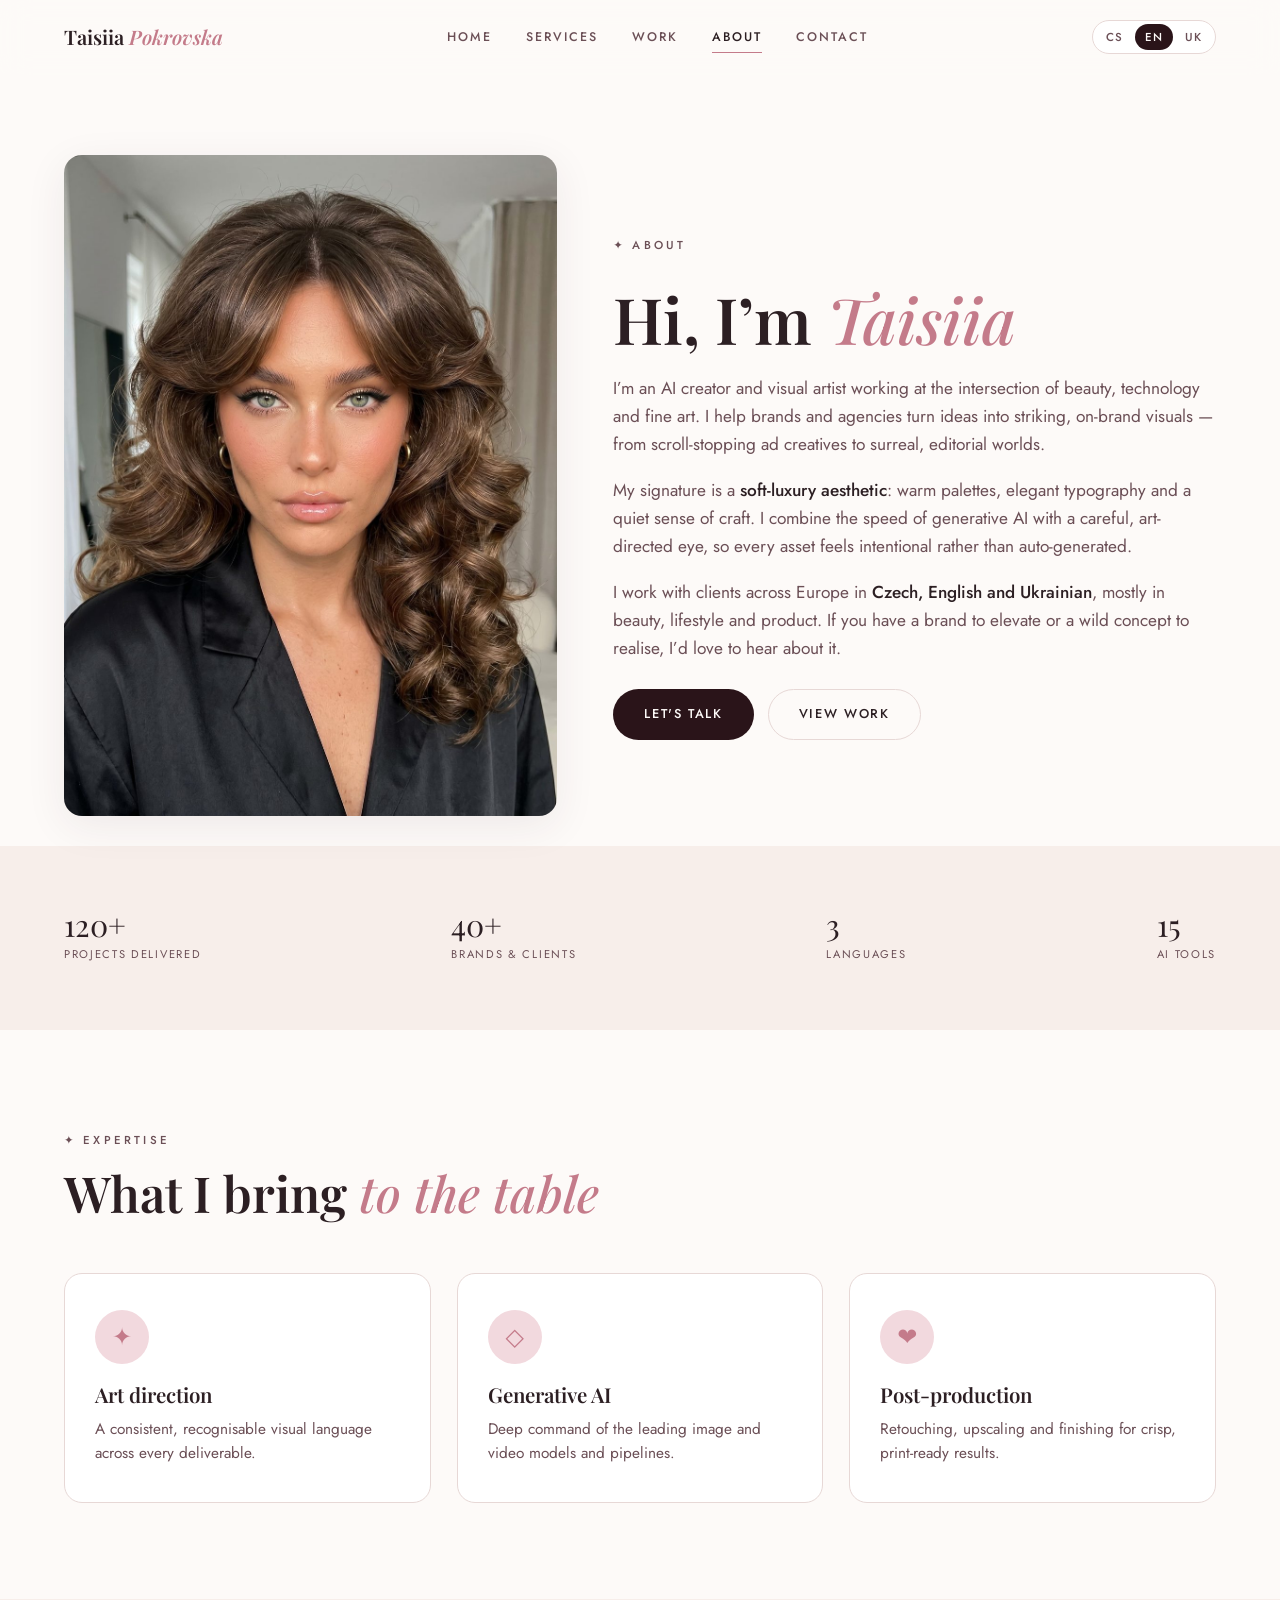
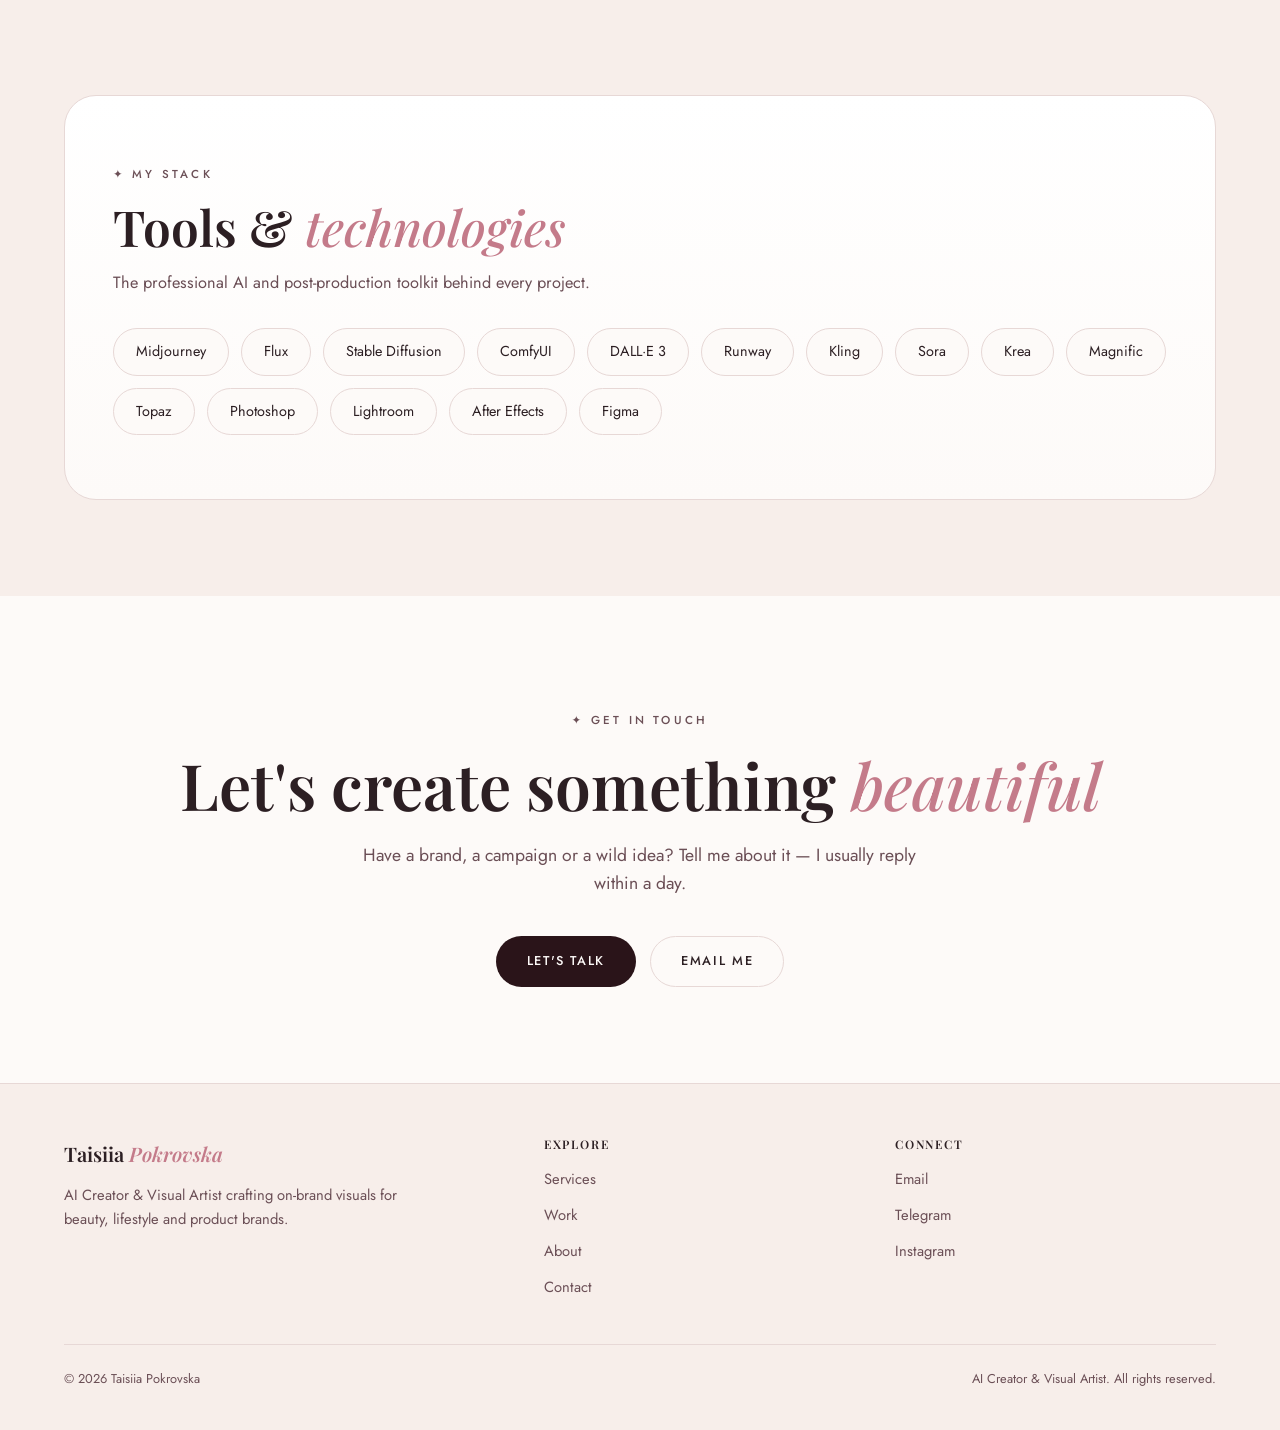
==== about.html @ d080e1e1 "Taisiia Pokrovska portfolio — initial site (CS/EN/UK, 5 pages)" ====
<!DOCTYPE html>
<html lang="en">
<head>
<meta charset="UTF-8" />
<meta name="viewport" content="width=device-width, initial-scale=1.0" />
<title>About — Taisiia Pokrovska</title>
<meta name="description" content="Taisiia Pokrovska — AI creator and visual artist working at the intersection of beauty, technology and fine art." />
<meta property="og:title" content="About — Taisiia Pokrovska" />
<meta property="og:image" content="og-image.svg" />
<meta name="theme-color" content="#FDFAF8" />
<link rel="preconnect" href="https://fonts.googleapis.com" />
<link rel="preconnect" href="https://fonts.gstatic.com" crossorigin />
<link href="https://fonts.googleapis.com/css2?family=Playfair+Display:ital,wght@0,400;0,500;0,600;0,700;1,400;1,500;1,600&family=Jost:wght@300;400;500;600&display=swap" rel="stylesheet" />
<link rel="stylesheet" href="assets/style.css" />
</head>
<body data-page="about">
<header id="site-header"></header>

<main>
  <section class="page-hero">
    <div class="wrap">
      <div class="about-grid">
        <div class="portrait reveal"><img src="assets/img/portrait.jpg" alt="Portrait of Taisiia Pokrovska" loading="eager" /></div>
        <div class="about-body reveal">
          <span class="eyebrow" data-i18n="ab.eyebrow">✦ About</span>
          <h1 data-i18n-html="ab.title" style="margin:14px 0 22px">Hi, I’m <em>Taisiia</em></h1>
          <p data-i18n="ab.p1"></p>
          <p data-i18n-html="ab.p2"></p>
          <p data-i18n-html="ab.p3"></p>
          <div class="hero-cta" style="margin-top:26px">
            <a href="contact.html" class="btn btn-primary" data-i18n="cta.talk">Let's talk</a>
            <a href="work.html" class="btn btn-ghost" data-i18n="cta.work">View work</a>
          </div>
        </div>
      </div>
    </div>
  </section>

  <!-- STATS -->
  <section class="bg-soft" style="padding:64px 0">
    <div class="wrap">
      <div class="hero-meta reveal" style="justify-content:space-between;margin-top:0;gap:24px">
        <div><span class="num">120+</span><span class="lbl" data-i18n="ab.stat1">Projects delivered</span></div>
        <div><span class="num">40+</span><span class="lbl" data-i18n="ab.stat2">Brands & clients</span></div>
        <div><span class="num">3</span><span class="lbl" data-i18n="ab.stat3">Languages</span></div>
        <div><span class="num">15</span><span class="lbl" data-i18n="ab.stat4">AI tools</span></div>
      </div>
    </div>
  </section>

  <!-- SKILLS -->
  <section>
    <div class="wrap">
      <div class="sec-head reveal">
        <span class="eyebrow" data-i18n="ab.skills">✦ Expertise</span>
        <h2 data-i18n-html="ab.skillst">What I bring <em>to the table</em></h2>
      </div>
      <div class="why reveal">
        <div class="feat"><div class="ic">✦</div><h3 data-i18n="ab.sk1">Art direction</h3><p data-i18n="ab.sk1d"></p></div>
        <div class="feat"><div class="ic">◇</div><h3 data-i18n="ab.sk2">Generative AI</h3><p data-i18n="ab.sk2d"></p></div>
        <div class="feat"><div class="ic">❤</div><h3 data-i18n="ab.sk3">Post-production</h3><p data-i18n="ab.sk3d"></p></div>
      </div>
    </div>
  </section>

  <!-- TOOLS -->
  <section class="bg-soft">
    <div class="wrap">
      <div class="tools-wrap reveal">
        <div class="sec-head" style="margin-bottom:32px">
          <span class="eyebrow" data-i18n="tl.eyebrow">✦ My stack</span>
          <h2 data-i18n-html="tl.title">Tools & <em>technologies</em></h2>
          <p data-i18n="tl.lead"></p>
        </div>
        <div class="pills" id="pills"></div>
      </div>
    </div>
  </section>

  <!-- CTA -->
  <section class="cta-band">
    <div class="wrap reveal">
      <span class="eyebrow" data-i18n="cb.eyebrow">✦ Get in touch</span>
      <h2 data-i18n-html="cb.title">Let's create something <em>beautiful</em></h2>
      <p data-i18n="cb.lead"></p>
      <div class="cta-links">
        <a href="contact.html" class="btn btn-primary" data-i18n="cta.talk">Let's talk</a>
        <a href="mailto:hello@taisiiapokrovska.com" class="btn btn-ghost" data-i18n="cta.email">Email me</a>
      </div>
    </div>
  </section>
</main>

<footer id="site-footer"></footer>
<script src="assets/app.js"></script>
<script>
  (function(){
    const TOOLS=['Midjourney','Flux','Stable Diffusion','ComfyUI','DALL·E 3','Runway','Kling','Sora','Krea','Magnific','Topaz','Photoshop','Lightroom','After Effects','Figma'];
    const p=document.getElementById('pills'); if(p) p.innerHTML=TOOLS.map(x=>`<span class="pill">${x}</span>`).join('');
  })();
</script>
</body>
</html>
---- assets/style.css ----
/* ===== Taisiia Pokrovska — Portfolio design system ===== */
:root{
  --bg:#FDFAF8;
  --bg-2:#F7EEEA;
  --ink:#2C1F23;
  --rose:#C47B8A;
  --rose-deep:#9A4E5E;
  --rose-soft:#F2D9DE;
  --muted:#6B4F56;
  --cta:#2A1419;
  --cream:#FDFAF8;
  --line:#E7D8D6;
  --radius:999px;
  --card-radius:18px;
  --shadow:0 10px 40px rgba(70,40,45,.08);
  --shadow-hover:0 22px 70px rgba(70,40,45,.16);
  --maxw:1200px;
  --ease:cubic-bezier(.22,.61,.36,1);
}
*{box-sizing:border-box;margin:0;padding:0}
html{scroll-behavior:smooth}
body{
  background:var(--bg);color:var(--ink);
  font-family:'Jost',system-ui,sans-serif;font-weight:400;line-height:1.62;
  -webkit-font-smoothing:antialiased;overflow-x:hidden;
}
h1,h2,h3,h4,.serif{font-family:'Playfair Display',Georgia,serif;font-weight:600;line-height:1.08}
em,.ital{font-family:'Playfair Display',Georgia,serif;font-style:italic;color:var(--rose);font-weight:500}
a{color:inherit;text-decoration:none}
img{max-width:100%;display:block}
.wrap{max-width:var(--maxw);margin:0 auto;padding:0 24px}
.eyebrow{font-size:.72rem;letter-spacing:.28em;text-transform:uppercase;color:var(--muted);font-weight:500;display:inline-block}
.star{color:var(--rose)}
.center{text-align:center}
.lead{color:var(--muted);font-size:1.05rem;max-width:40em}

/* Buttons */
.btn{display:inline-flex;align-items:center;gap:.55em;font-family:'Jost';font-size:.8rem;font-weight:500;letter-spacing:.13em;text-transform:uppercase;padding:14px 30px;border-radius:var(--radius);border:1px solid transparent;cursor:pointer;transition:transform .3s var(--ease),background .3s,box-shadow .3s,color .3s,border-color .3s}
.btn:focus-visible{outline:2px solid var(--rose);outline-offset:3px}
.btn-primary{background:var(--cta);color:var(--cream)}
.btn-primary:hover{transform:translateY(-2px);box-shadow:var(--shadow-hover)}
.btn-ghost{background:transparent;color:var(--ink);border-color:var(--line)}
.btn-ghost:hover{background:var(--rose-soft);transform:translateY(-2px);border-color:var(--rose-soft)}
.btn-light{background:var(--cream);color:var(--cta)}
.btn-light:hover{transform:translateY(-2px);box-shadow:var(--shadow-hover)}

/* Header */
header{position:sticky;top:0;z-index:50;background:rgba(253,250,248,.82);backdrop-filter:blur(14px);border-bottom:1px solid transparent;transition:border-color .3s,box-shadow .3s}
header.scrolled{border-color:var(--line);box-shadow:0 4px 24px rgba(70,40,45,.05)}
.nav{display:flex;align-items:center;justify-content:space-between;height:74px}
.logo{font-family:'Playfair Display';font-size:1.25rem;font-weight:600}
.logo span{font-style:italic;color:var(--rose)}
.nav-links{display:flex;gap:34px;align-items:center}
.nav-links a{font-size:.78rem;letter-spacing:.16em;text-transform:uppercase;color:var(--muted);font-weight:500;position:relative;padding:4px 0;transition:color .25s}
.nav-links a::after{content:"";position:absolute;left:0;bottom:-2px;width:0;height:1px;background:var(--rose);transition:width .3s var(--ease)}
.nav-links a:hover{color:var(--ink)}
.nav-links a:hover::after,.nav-links a.active::after{width:100%}
.nav-links a.active{color:var(--ink)}
.nav-right{display:flex;align-items:center;gap:16px}
.lang{display:flex;gap:2px;border:1px solid var(--line);border-radius:var(--radius);padding:3px;background:#fff}
.lang button{border:none;background:transparent;cursor:pointer;font-family:'Jost';font-size:.72rem;font-weight:500;letter-spacing:.08em;color:var(--muted);padding:5px 10px;border-radius:var(--radius);transition:background .25s,color .25s}
.lang button.active{background:var(--cta);color:var(--cream)}
.lang button:focus-visible{outline:2px solid var(--rose);outline-offset:2px}
.menu-toggle{display:none;background:none;border:none;cursor:pointer;flex-direction:column;gap:5px;padding:8px}
.menu-toggle span{width:24px;height:2px;background:var(--ink);transition:.3s}

/* Sections */
section{padding:96px 0}
.sec-head{margin-bottom:54px;max-width:48em}
.sec-head.center{margin-left:auto;margin-right:auto}
.sec-head h2{font-size:clamp(2rem,4.5vw,3.1rem);margin:14px 0 16px}
.sec-head p{color:var(--muted);font-size:1.02rem}
.bg-soft{background:var(--bg-2)}

/* Hero */
.hero{padding:60px 0 30px;position:relative}
.hero-grid{display:grid;grid-template-columns:1.02fr 1fr;gap:56px;align-items:center}
.hero h1{font-size:clamp(2.6rem,6vw,4.6rem);letter-spacing:-.01em;margin:22px 0 24px}
.hero-lead{font-size:1.08rem;color:var(--muted);max-width:30em;margin-bottom:34px}
.hero-cta{display:flex;gap:14px;flex-wrap:wrap}
.hero-meta{display:flex;gap:34px;margin-top:44px;flex-wrap:wrap}
.hero-meta .num{font-family:'Playfair Display';font-size:1.9rem;color:var(--ink);display:block;line-height:1}
.hero-meta .lbl{font-size:.7rem;letter-spacing:.15em;text-transform:uppercase;color:var(--muted);margin-top:6px}
.photo-grid{display:grid;grid-template-columns:repeat(2,1fr);gap:16px}
.photo-grid figure{aspect-ratio:3/4;border-radius:var(--card-radius);overflow:hidden;box-shadow:var(--shadow);position:relative}
.photo-grid img{width:100%;height:100%;object-fit:cover;object-position:center;transition:transform .8s var(--ease)}
.photo-grid figure:hover img{transform:scale(1.05)}

/* Marquee */
.marquee{border-top:1px solid var(--line);border-bottom:1px solid var(--line);padding:20px 0;overflow:hidden;margin-top:42px;background:linear-gradient(180deg,#fff,var(--bg))}
.marquee-track{display:flex;width:max-content;animation:scroll 34s linear infinite}
.marquee:hover .marquee-track{animation-play-state:paused}
.marquee-track span{font-family:'Playfair Display';font-size:1.5rem;font-style:italic;color:var(--ink);display:inline-flex;align-items:center;gap:46px;padding-left:46px}
.marquee-track span::after{content:"✦";font-style:normal;color:var(--rose);font-size:1rem}
@keyframes scroll{to{transform:translateX(-50%)}}

/* Services list */
.services{display:grid;grid-template-columns:repeat(2,1fr);border-top:1px solid var(--line)}
.service{display:flex;gap:24px;padding:30px 26px;border-bottom:1px solid var(--line);transition:background .3s var(--ease)}
.service:nth-child(odd){border-right:1px solid var(--line)}
.service:hover{background:#fff}
.service .no{font-family:'Playfair Display';font-size:1rem;color:var(--rose);min-width:34px;padding-top:4px}
.service h3{font-size:1.3rem;margin-bottom:8px}
.service p{color:var(--muted);font-size:.95rem}

/* Service detail cards (services page) */
.svc-detail{display:grid;grid-template-columns:repeat(2,1fr);gap:24px}
.svc-card{border:1px solid var(--line);border-radius:var(--card-radius);background:#fff;padding:34px 32px;transition:transform .35s var(--ease),box-shadow .35s}
.svc-card:hover{transform:translateY(-5px);box-shadow:var(--shadow)}
.svc-card .no{font-family:'Playfair Display';font-style:italic;color:var(--rose);font-size:1.1rem}
.svc-card h3{font-size:1.45rem;margin:8px 0 12px}
.svc-card p{color:var(--muted);font-size:.97rem;margin-bottom:18px}
.svc-card ul{list-style:none;display:flex;flex-wrap:wrap;gap:8px}
.svc-card li{font-size:.78rem;letter-spacing:.04em;color:var(--ink);background:var(--bg-2);border:1px solid var(--line);border-radius:var(--radius);padding:6px 14px}

/* Tools */
.tools-wrap{background:linear-gradient(180deg,#fff,var(--bg));border-radius:32px;padding:64px 48px;border:1px solid var(--line)}
.pills{display:flex;flex-wrap:wrap;gap:12px;margin-top:8px}
.pill{border:1px solid var(--line);background:var(--bg);border-radius:var(--radius);padding:11px 22px;font-size:.9rem;color:var(--ink);transition:transform .25s var(--ease),background .25s,border-color .25s;cursor:default}
.pill:hover{transform:translateY(-3px);background:var(--rose-soft);border-color:var(--rose)}

/* Works grid */
.filters{display:flex;flex-wrap:wrap;gap:10px;margin-bottom:34px}
.filters button{font-family:'Jost';font-size:.76rem;letter-spacing:.12em;text-transform:uppercase;color:var(--muted);background:transparent;border:1px solid var(--line);border-radius:var(--radius);padding:9px 20px;cursor:pointer;transition:all .25s}
.filters button.active,.filters button:hover{background:var(--cta);color:var(--cream);border-color:var(--cta)}
.filters button:focus-visible{outline:2px solid var(--rose);outline-offset:2px}
.works{display:grid;grid-template-columns:repeat(3,1fr);gap:20px}
.work{border-radius:var(--card-radius);overflow:hidden;border:1px solid var(--line);background:#fff;cursor:pointer;transition:transform .4s var(--ease),box-shadow .4s;display:block}
.work:hover{transform:translateY(-6px);box-shadow:var(--shadow-hover)}
.work:focus-visible{outline:2px solid var(--rose);outline-offset:3px}
.work .thumb{aspect-ratio:4/5;width:100%;overflow:hidden}
.work .thumb img{width:100%;height:100%;object-fit:cover;object-position:center;transition:transform .8s var(--ease)}
.work:hover .thumb img{transform:scale(1.06)}
.work .meta{padding:18px 20px;display:flex;justify-content:space-between;align-items:center;gap:10px}
.work .meta h3{font-size:1.08rem}
.work .meta span{font-size:.7rem;letter-spacing:.14em;text-transform:uppercase;color:var(--rose-deep);white-space:nowrap}

/* Video */
.video-sec{background:var(--cta);color:var(--cream);border-radius:32px;padding:80px 48px}
.video-sec .sec-head h2{color:var(--cream)}
.video-sec .sec-head p{color:#C9B6BA}
.video-sec .eyebrow{color:var(--rose)}
.video-grid{display:grid;grid-template-columns:repeat(3,1fr);gap:18px}
.vid{position:relative;border-radius:var(--card-radius);overflow:hidden;aspect-ratio:16/9;cursor:pointer;border:1px solid rgba(255,255,255,.12)}
.vid img{width:100%;height:100%;object-fit:cover;transition:transform .8s var(--ease)}
.vid:hover img{transform:scale(1.06)}
.vid .play{position:absolute;inset:0;display:flex;align-items:center;justify-content:center;background:rgba(20,10,12,.22);transition:background .3s}
.vid:hover .play{background:rgba(20,10,12,.42)}
.vid:focus-visible{outline:2px solid var(--rose);outline-offset:3px}
.play-btn{width:62px;height:62px;border-radius:50%;background:rgba(253,250,248,.92);display:flex;align-items:center;justify-content:center;transition:transform .3s var(--ease)}
.vid:hover .play-btn{transform:scale(1.1)}
.play-btn::after{content:"";border-left:17px solid var(--cta);border-top:10px solid transparent;border-bottom:10px solid transparent;margin-left:4px}
.vid .cap{position:absolute;left:16px;bottom:14px;font-size:.74rem;letter-spacing:.1em;text-transform:uppercase;color:var(--cream);z-index:2;text-shadow:0 1px 6px rgba(0,0,0,.5)}

/* Why / features */
.why{display:grid;grid-template-columns:repeat(3,1fr);gap:26px}
.feat{padding:36px 30px;border:1px solid var(--line);border-radius:var(--card-radius);background:#fff;transition:transform .35s var(--ease),box-shadow .35s}
.feat:hover{transform:translateY(-5px);box-shadow:var(--shadow)}
.feat .ic{width:54px;height:54px;border-radius:50%;background:var(--rose-soft);display:flex;align-items:center;justify-content:center;color:var(--rose);font-size:1.5rem;margin-bottom:20px}
.feat h3{font-size:1.28rem;margin-bottom:10px}
.feat p{color:var(--muted);font-size:.96rem}

/* About */
.about-grid{display:grid;grid-template-columns:.9fr 1.1fr;gap:56px;align-items:center}
.about-grid .portrait{border-radius:var(--card-radius);overflow:hidden;box-shadow:var(--shadow)}
.about-grid .portrait img{width:100%;height:100%;object-fit:cover}
.about-body p{margin-bottom:18px;color:var(--muted)}
.about-body p strong{color:var(--ink);font-weight:500}
.proc{display:grid;grid-template-columns:repeat(4,1fr);gap:22px;margin-top:8px}
.proc .step{padding:28px 22px;border:1px solid var(--line);border-radius:var(--card-radius);background:#fff}
.proc .step .no{font-family:'Playfair Display';font-style:italic;color:var(--rose);font-size:1.3rem}
.proc .step h3{font-size:1.12rem;margin:8px 0 8px}
.proc .step p{font-size:.9rem;color:var(--muted)}

/* Page hero (subpages) */
.page-hero{padding:80px 0 30px}
.page-hero .eyebrow{margin-bottom:16px}
.page-hero h1{font-size:clamp(2.4rem,5.5vw,4rem);margin-bottom:18px}
.page-hero p{color:var(--muted);font-size:1.08rem;max-width:38em}

/* Contact */
.contact-grid{display:grid;grid-template-columns:1fr 1fr;gap:56px;align-items:start}
.contact-card{border:1px solid var(--line);border-radius:var(--card-radius);background:#fff;padding:14px 4px;overflow:hidden}
.contact-row{display:flex;align-items:center;gap:18px;padding:22px 26px;border-bottom:1px solid var(--line);transition:background .25s}
.contact-row:last-child{border-bottom:none}
.contact-row:hover{background:var(--bg-2)}
.contact-row .ic{width:46px;height:46px;border-radius:50%;background:var(--rose-soft);color:var(--rose);display:flex;align-items:center;justify-content:center;font-size:1.1rem;flex-shrink:0}
.contact-row .lbl{font-size:.7rem;letter-spacing:.14em;text-transform:uppercase;color:var(--muted)}
.contact-row .val{font-size:1.05rem;color:var(--ink)}
form .field{margin-bottom:18px}
form label{display:block;font-size:.74rem;letter-spacing:.12em;text-transform:uppercase;color:var(--muted);margin-bottom:8px}
form input,form textarea{width:100%;font-family:'Jost';font-size:1rem;color:var(--ink);background:#fff;border:1px solid var(--line);border-radius:12px;padding:13px 16px;transition:border-color .25s,box-shadow .25s}
form input:focus,form textarea:focus{outline:none;border-color:var(--rose);box-shadow:0 0 0 3px var(--rose-soft)}
form textarea{min-height:130px;resize:vertical}
.form-note{font-size:.82rem;color:var(--muted);margin-top:12px}

/* CTA band */
.cta-band{text-align:center;padding:110px 0 96px}
.cta-band h2{font-size:clamp(2.2rem,5.5vw,4rem);margin:18px 0 22px}
.cta-band p{color:var(--muted);font-size:1.1rem;max-width:34em;margin:0 auto 38px}
.cta-links{display:flex;gap:14px;justify-content:center;flex-wrap:wrap}

/* Footer */
footer{border-top:1px solid var(--line);padding:54px 0 40px;background:var(--bg-2)}
.foot{display:grid;grid-template-columns:1.4fr 1fr 1fr;gap:30px;margin-bottom:34px}
.foot .logo{font-size:1.25rem;margin-bottom:14px;display:inline-block}
.foot .blurb{color:var(--muted);font-size:.92rem;max-width:24em}
.foot h4{font-size:.74rem;letter-spacing:.16em;text-transform:uppercase;color:var(--ink);margin-bottom:16px}
.foot ul{list-style:none}
.foot ul li{margin-bottom:10px}
.foot ul a{font-size:.92rem;color:var(--muted);transition:color .2s}
.foot ul a:hover{color:var(--rose)}
.foot-bottom{display:flex;justify-content:space-between;align-items:center;border-top:1px solid var(--line);padding-top:24px;flex-wrap:wrap;gap:12px}
.foot-bottom small{color:var(--muted);font-size:.8rem}

/* Lightbox */
.lb{position:fixed;inset:0;z-index:100;display:none;align-items:center;justify-content:center;background:rgba(20,10,12,.86);backdrop-filter:blur(6px);padding:30px}
.lb.open{display:flex}
.lb-inner{position:relative;max-width:1000px;max-height:88vh;display:flex;flex-direction:column;align-items:center;gap:16px}
.lb-inner img{max-width:100%;max-height:78vh;border-radius:14px;box-shadow:var(--shadow-hover)}
.lb-cap{color:var(--cream);font-size:.82rem;letter-spacing:.12em;text-transform:uppercase}
.lb-cap em{color:var(--rose)}
.lb-close{position:absolute;top:-46px;right:0;background:none;border:none;color:var(--cream);font-size:2rem;cursor:pointer;line-height:1}
.lb-close:focus-visible{outline:2px solid var(--rose);outline-offset:3px}
.lb-nav{position:absolute;top:50%;transform:translateY(-50%);background:rgba(253,250,248,.16);border:none;color:var(--cream);width:48px;height:48px;border-radius:50%;font-size:1.4rem;cursor:pointer;transition:background .25s}
.lb-nav:hover{background:rgba(253,250,248,.3)}
.lb-prev{left:-66px}.lb-next{right:-66px}

/* Modal (video) */
.modal{position:fixed;inset:0;z-index:100;display:none;align-items:center;justify-content:center;background:rgba(20,10,12,.82);backdrop-filter:blur(6px);padding:24px}
.modal.open{display:flex}
.modal-box{background:var(--cta);border-radius:18px;max-width:760px;width:100%;aspect-ratio:16/9;position:relative;display:flex;align-items:center;justify-content:center;overflow:hidden;box-shadow:var(--shadow-hover)}
.modal-box .ph-msg{text-align:center;color:var(--cream);padding:30px}
.modal-box .ph-msg .star{font-size:2rem;display:block;margin-bottom:14px}
.modal-box img{position:absolute;inset:0;width:100%;height:100%;object-fit:cover;opacity:.4}
.modal-box .ph-msg{position:relative;z-index:2}
.modal-close{position:absolute;top:-46px;right:0;background:none;border:none;color:var(--cream);font-size:1.8rem;cursor:pointer;line-height:1}

/* Reveal */
.reveal{opacity:0;transform:translateY(24px);transition:opacity .7s var(--ease),transform .7s var(--ease)}
.reveal.in{opacity:1;transform:none}

/* Responsive */
@media(max-width:980px){
  .hero-grid,.about-grid,.contact-grid{grid-template-columns:1fr;gap:40px}
  .works,.video-grid,.why{grid-template-columns:repeat(2,1fr)}
  .svc-detail{grid-template-columns:1fr}
  .proc{grid-template-columns:repeat(2,1fr)}
  .services{grid-template-columns:1fr}
  .service:nth-child(odd){border-right:none}
  .foot{grid-template-columns:1fr 1fr}
  .lb-prev{left:8px}.lb-next{right:8px}
}
@media(max-width:680px){
  .nav-links{position:fixed;top:74px;left:0;right:0;background:var(--bg);flex-direction:column;gap:0;padding:8px 24px 24px;border-bottom:1px solid var(--line);transform:translateY(-130%);transition:transform .35s var(--ease);box-shadow:var(--shadow)}
  .nav-links.open{transform:none}
  .nav-links a{padding:15px 0;border-bottom:1px solid var(--line);width:100%}
  .menu-toggle{display:flex}
  section{padding:64px 0}
  .works,.video-grid,.why,.proc{grid-template-columns:1fr}
  .video-sec{padding:52px 22px}
  .tools-wrap{padding:40px 24px}
  .foot{grid-template-columns:1fr}
  .about-grid{gap:30px}
}
@media(prefers-reduced-motion:reduce){
  *{animation:none!important;scroll-behavior:auto}
  .reveal{opacity:1;transform:none}
}
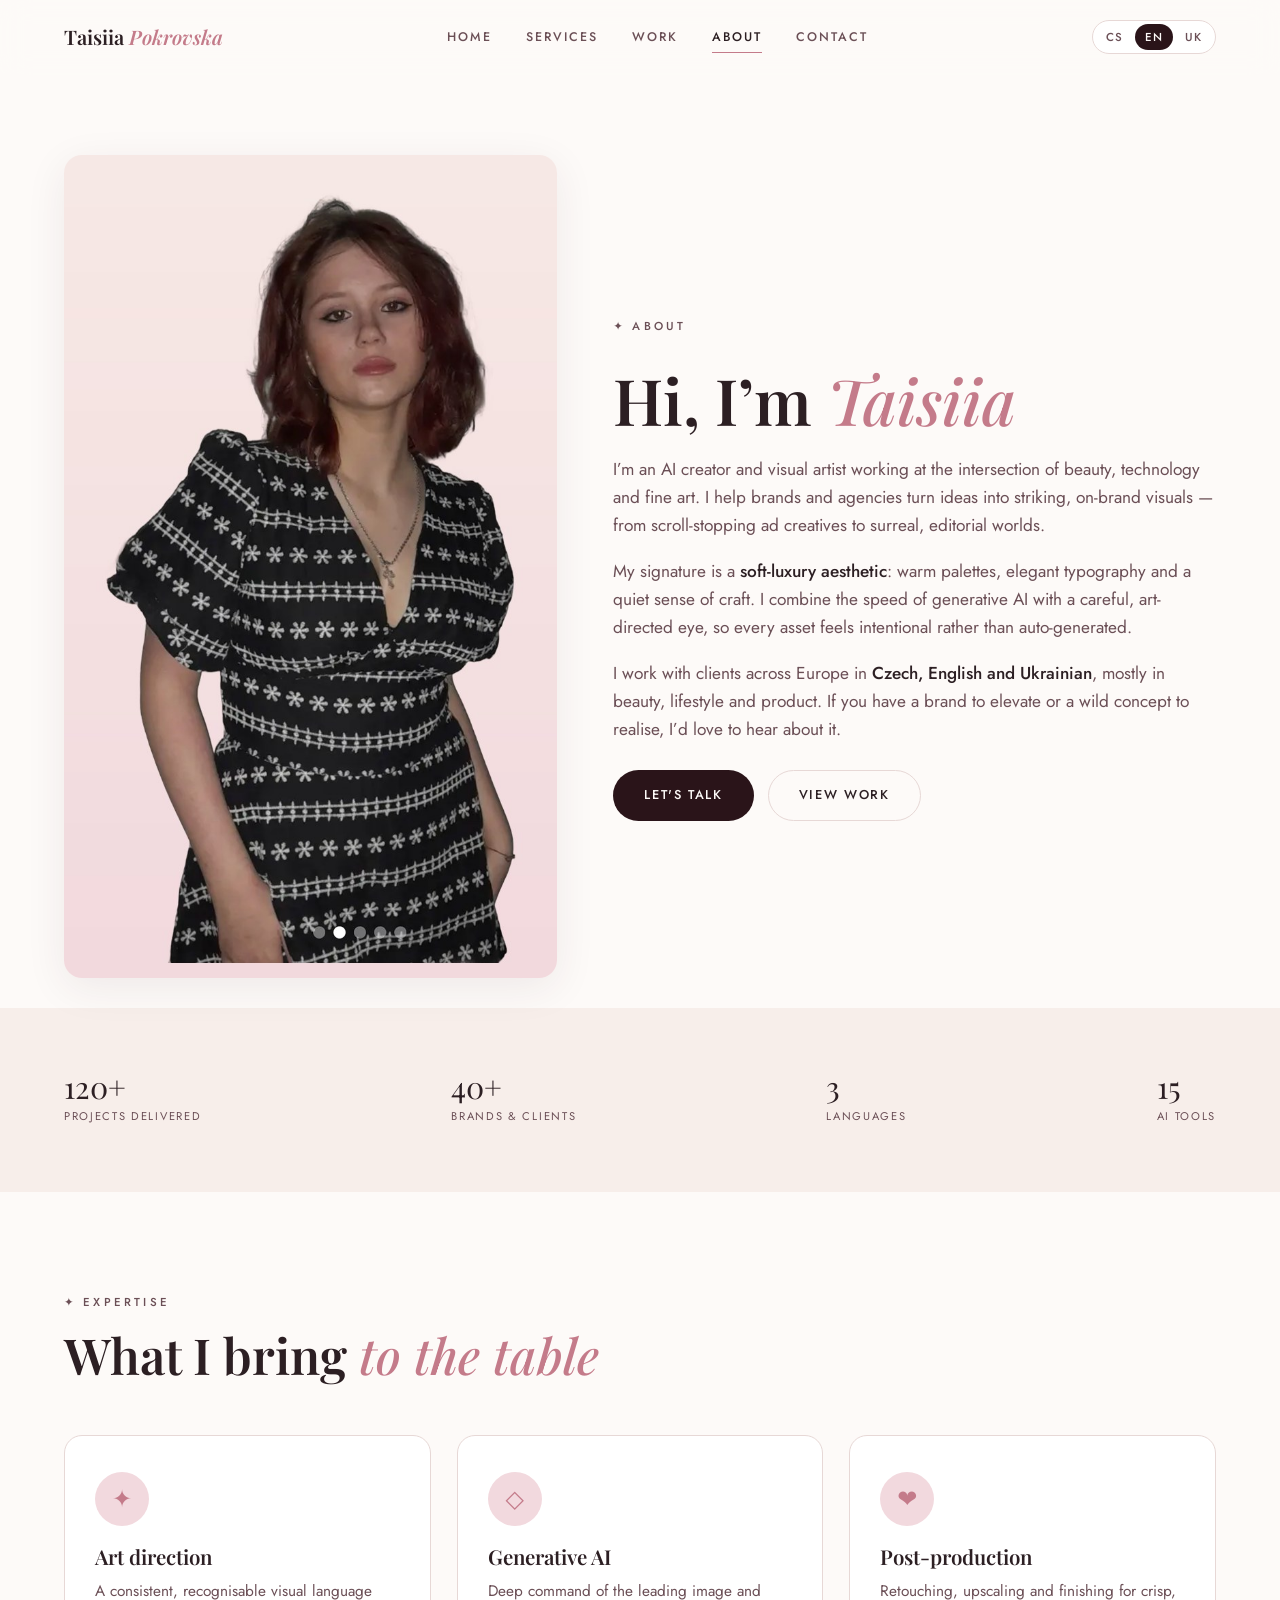
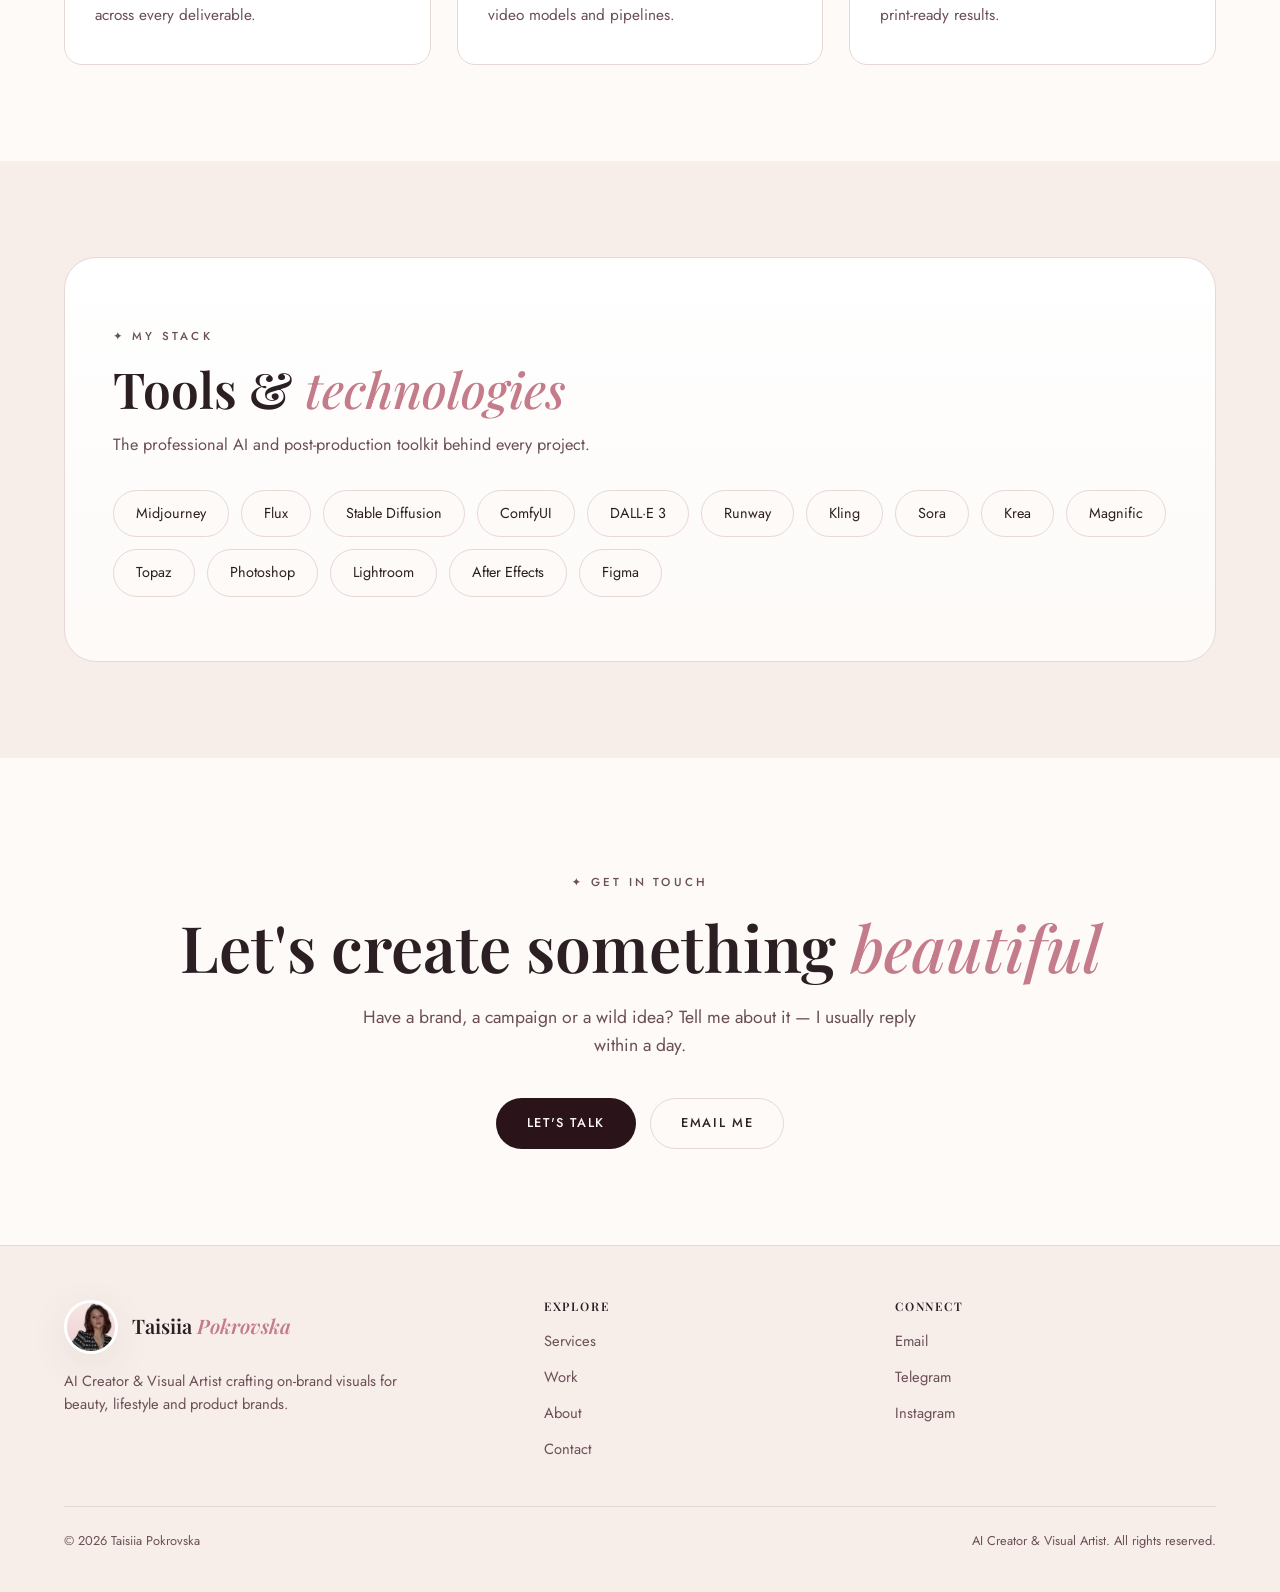
==== commit e9686fef: "Add Taisiia's photo to About, Contact and footer" ====
--- a/about.html
+++ b/about.html
@@ -20,7 +20,7 @@
   <section class="page-hero">
     <div class="wrap">
       <div class="about-grid">
-        <div class="portrait reveal"><img src="assets/img/portrait.jpg" alt="Portrait of Taisiia Pokrovska" loading="eager" /></div>
+        <div class="portrait reveal"><img src="assets/img/taja.jpg" alt="Photo of Taisiia Pokrovska" loading="eager" /></div>
         <div class="about-body reveal">
           <span class="eyebrow" data-i18n="ab.eyebrow">✦ About</span>
           <h1 data-i18n-html="ab.title" style="margin:14px 0 22px">Hi, I’m <em>Taisiia</em></h1>
--- a/assets/style.css
+++ b/assets/style.css
@@ -23,6 +23,8 @@
   background:var(--bg);color:var(--ink);
   font-family:'Jost',system-ui,sans-serif;font-weight:400;line-height:1.62;
   -webkit-font-smoothing:antialiased;overflow-x:hidden;
+  -webkit-text-size-adjust:100%;text-size-adjust:100%;
+  -webkit-tap-highlight-color:rgba(196,123,138,.16);
 }
 h1,h2,h3,h4,.serif{font-family:'Playfair Display',Georgia,serif;font-weight:600;line-height:1.08}
 em,.ital{font-family:'Playfair Display',Georgia,serif;font-style:italic;color:var(--rose);font-weight:500}
@@ -212,6 +214,11 @@
 .foot ul a:hover{color:var(--rose)}
 .foot-bottom{display:flex;justify-content:space-between;align-items:center;border-top:1px solid var(--line);padding-top:24px;flex-wrap:wrap;gap:12px}
 .foot-bottom small{color:var(--muted);font-size:.8rem}
+.avatar{border-radius:50%;object-fit:cover;object-position:center top;border:3px solid #fff;box-shadow:var(--shadow);display:block}
+.foot-brand{display:flex;align-items:center;gap:14px;margin-bottom:16px}
+.foot-brand .logo{margin-bottom:0}
+.foot-avatar{width:54px;height:54px;flex-shrink:0}
+.contact-avatar{width:96px;height:96px;margin-bottom:24px}
 
 /* Lightbox */
 .lb{position:fixed;inset:0;z-index:100;display:none;align-items:center;justify-content:center;background:rgba(20,10,12,.86);backdrop-filter:blur(6px);padding:30px}
@@ -225,6 +232,28 @@
 .lb-nav{position:absolute;top:50%;transform:translateY(-50%);background:rgba(253,250,248,.16);border:none;color:var(--cream);width:48px;height:48px;border-radius:50%;font-size:1.4rem;cursor:pointer;transition:background .25s}
 .lb-nav:hover{background:rgba(253,250,248,.3)}
 .lb-prev{left:-66px}.lb-next{right:-66px}
+.lb-info{text-align:center;max-width:600px}
+.lb-desc{color:#E8D7DA;font-size:.93rem;line-height:1.6;margin-top:10px}
+
+/* Service detail modal */
+.svc-card{cursor:pointer}
+.svc-card:focus-visible{outline:2px solid var(--rose);outline-offset:3px}
+.svc-more{display:inline-flex;align-items:center;gap:7px;margin-top:18px;font-size:.72rem;letter-spacing:.14em;text-transform:uppercase;color:var(--rose-deep);font-weight:500}
+.svc-more::after{content:"→";transition:transform .25s var(--ease)}
+.svc-card:hover .svc-more::after{transform:translateX(4px)}
+.service[data-svc]{cursor:pointer}
+.service[data-svc]:focus-visible{outline:2px solid var(--rose);outline-offset:-2px}
+.svc-modal-box{background:var(--bg);color:var(--ink);border-radius:20px;max-width:560px;width:100%;max-height:88vh;overflow:auto;padding:44px 40px 40px;position:relative;box-shadow:var(--shadow-hover);text-align:left}
+.svc-modal-box .modal-close{position:absolute;top:14px;right:18px;color:var(--muted);font-size:1.7rem}
+.svc-modal-box .modal-close:focus-visible{outline:2px solid var(--rose);outline-offset:3px}
+.svc-eyebrow{color:var(--rose-deep)}
+.svc-modal-title{font-size:1.9rem;margin:12px 0 14px}
+.svc-modal-desc{color:var(--muted);font-size:1.02rem;line-height:1.6;margin-bottom:24px}
+.svc-modal-h{font-size:.72rem;letter-spacing:.16em;text-transform:uppercase;color:var(--ink);margin-bottom:12px}
+.svc-modal-incl{margin-bottom:24px}
+.svc-modal-for{color:var(--muted);font-size:.95rem;margin-bottom:28px}
+.svc-modal-for strong{color:var(--ink);font-weight:500}
+.svc-cta{width:100%;justify-content:center}
 
 /* Modal (video) */
 .modal{position:fixed;inset:0;z-index:100;display:none;align-items:center;justify-content:center;background:rgba(20,10,12,.82);backdrop-filter:blur(6px);padding:24px}
@@ -252,16 +281,48 @@
   .lb-prev{left:8px}.lb-next{right:8px}
 }
 @media(max-width:680px){
-  .nav-links{position:fixed;top:74px;left:0;right:0;background:var(--bg);flex-direction:column;gap:0;padding:8px 24px 24px;border-bottom:1px solid var(--line);transform:translateY(-130%);transition:transform .35s var(--ease);box-shadow:var(--shadow)}
+  .nav-links{position:fixed;top:64px;left:0;right:0;background:var(--bg);flex-direction:column;gap:0;padding:8px 22px 24px;border-bottom:1px solid var(--line);transform:translateY(-130%);transition:transform .35s var(--ease);box-shadow:var(--shadow)}
   .nav-links.open{transform:none}
-  .nav-links a{padding:15px 0;border-bottom:1px solid var(--line);width:100%}
+  .nav-links a{padding:16px 0;border-bottom:1px solid var(--line);width:100%}
   .menu-toggle{display:flex}
-  section{padding:64px 0}
+  .nav{height:64px}
+  .nav-right{gap:10px}
+  .logo{font-size:1.12rem}
+  section{padding:58px 0}
+  .page-hero{padding:48px 0 18px}
+  .sec-head{margin-bottom:38px}
+  .hero{padding:36px 0 20px}
+  .hero-meta{gap:22px;margin-top:34px}
+  .hero-meta .num{font-size:1.6rem}
+  .photo-grid{gap:12px}
   .works,.video-grid,.why,.proc{grid-template-columns:1fr}
-  .video-sec{padding:52px 22px}
-  .tools-wrap{padding:40px 24px}
-  .foot{grid-template-columns:1fr}
+  .video-sec{padding:48px 20px;border-radius:24px}
+  .tools-wrap{padding:36px 22px;border-radius:24px}
+  .foot{grid-template-columns:1fr;gap:26px}
   .about-grid{gap:30px}
+  .cta-band{padding:80px 0 64px}
+  /* filters: horizontal scroll instead of stacking into many rows */
+  .filters{flex-wrap:nowrap;overflow-x:auto;-webkit-overflow-scrolling:touch;scrollbar-width:none;margin:0 -22px 30px;padding:2px 22px 6px}
+  .filters::-webkit-scrollbar{display:none}
+  .filters button{flex:0 0 auto;white-space:nowrap}
+  /* service detail modal: tighter on phones */
+  .svc-modal-box{padding:38px 24px 30px;border-radius:18px}
+  .svc-modal-title{font-size:1.55rem}
+  /* lightbox: keep arrows reachable, room for caption */
+  .lb{padding:18px}
+  .lb-inner img{max-height:64vh}
+  .lb-nav{width:42px;height:42px}
+}
+@media(max-width:430px){
+  .wrap{padding:0 18px}
+  .logo{font-size:1.04rem}
+  .lang button{padding:5px 8px;font-size:.68rem}
+  .btn{padding:13px 22px}
+  .hero h1{font-size:2.3rem}
+  .hero-meta{gap:18px}
+  .hero-meta>div{min-width:0}
+  .service{padding:24px 18px}
+  .svc-card{padding:28px 22px}
 }
 @media(prefers-reduced-motion:reduce){
   *{animation:none!important;scroll-behavior:auto}
